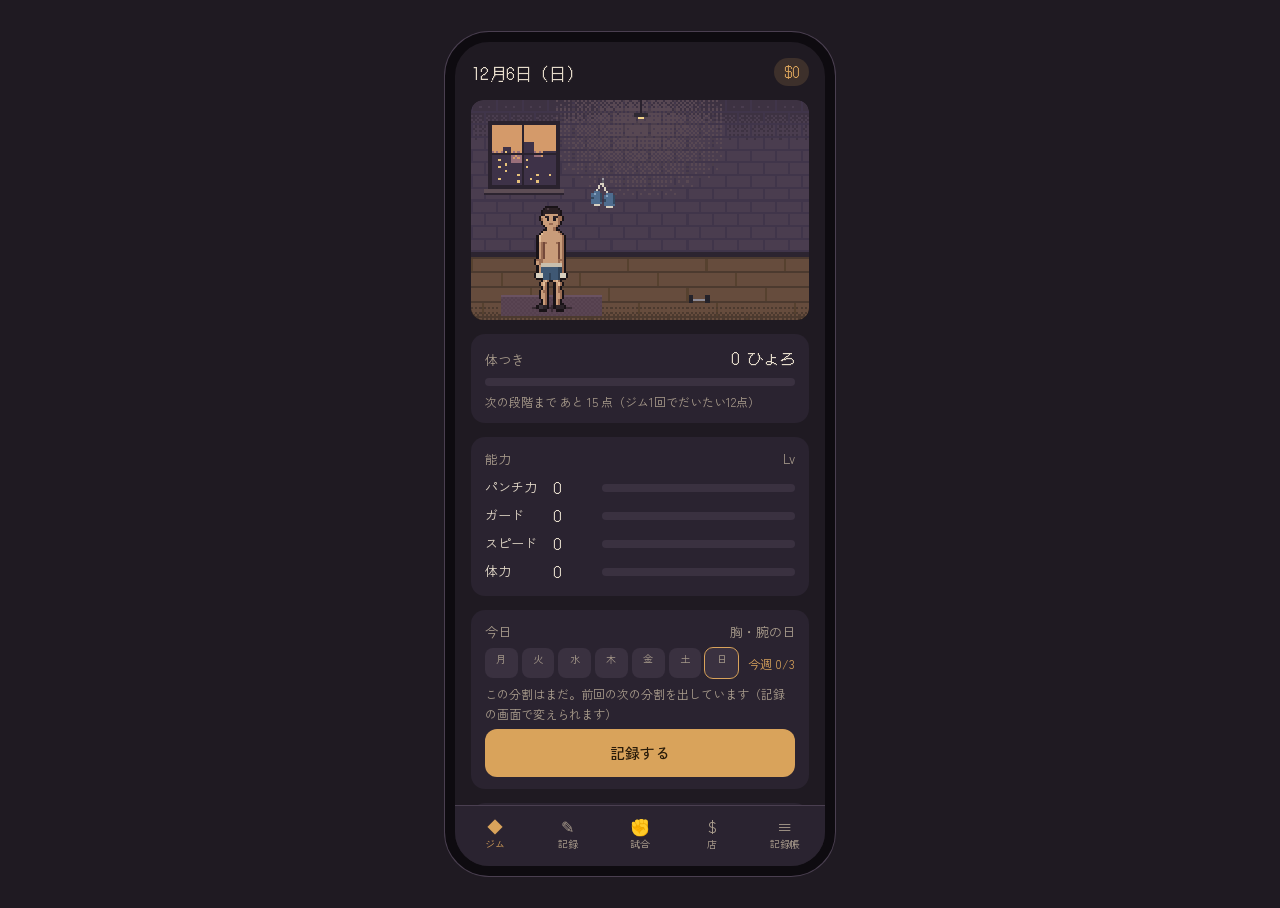
==== index.html @ 86183eac "マッチョクラブ v1：筋トレを記録すると分身のボクサーが鍛わる PWA 記録（種目・重さ・回数・セット）、体つきの8段階、技の習得、自動の試合（7人・5章）、 お金と店、記録帳と設定、ねむりの庭の睡眠" ====
<!doctype html>
<html lang="ja">
<head>
<meta charset="utf-8">
<meta name="viewport" content="width=device-width,initial-scale=1,viewport-fit=cover">
<meta name="theme-color" content="#1f1a22">
<meta name="apple-mobile-web-app-capable" content="yes">
<meta name="mobile-web-app-capable" content="yes">
<meta name="apple-mobile-web-app-status-bar-style" content="black-translucent">
<meta name="apple-mobile-web-app-title" content="マッチョクラブ">
<title>マッチョクラブ</title>
<link rel="manifest" href="manifest.webmanifest">
<link rel="apple-touch-icon" href="icons/apple-touch-icon-180.png">
<link rel="icon" type="image/png" sizes="192x192" href="icons/icon-192.png">
<link rel="preconnect" href="https://fonts.googleapis.com">
<link rel="preconnect" href="https://fonts.gstatic.com" crossorigin>
<link rel="stylesheet" href="https://fonts.googleapis.com/css2?family=DotGothic16&family=Zen+Kaku+Gothic+New:wght@400;500;700&display=swap">
<link rel="stylesheet" href="src/styles.css">
<script type="module" src="src/main.js"></script>
</head>
<body>
<div class="page">
  <div class="phone">
    <div class="screen">
      <div class="notice" id="notice" hidden></div>
      <div class="views">

        <section class="view" id="v-home" hidden>
          <div class="top">
            <div class="date" id="h-date"></div>
            <div class="chips"><span class="chip gold" id="h-money"></span></div>
          </div>
          <div class="dev" id="dev" hidden></div>
          <canvas class="scene" id="h-scene" width="160" height="104" aria-label="ジムの部屋と自分の分身。タップするとポーズ"></canvas>
          <div class="card">
            <div class="lbl"><span>体つき</span><span class="dot" id="h-macho"></span></div>
            <div class="bar"><i id="h-macho-bar"></i></div>
            <div class="hint" id="h-macho-hint"></div>
          </div>
          <div class="card" id="h-abil"></div>
          <div class="card">
            <div class="lbl"><span>今日</span><span id="h-split"></span></div>
            <div class="weekrow small" id="h-week"></div>
            <div class="hint" id="h-today"></div>
            <button class="btn primary" id="h-go">記録する</button>
          </div>
          <div class="card">
            <div class="lbl"><span>次の試合</span><span id="h-opp-ch"></span></div>
            <div class="dot" id="h-opp"></div>
            <div class="hint" id="h-opp-hint"></div>
            <button class="btn" id="h-fight">試合へ</button>
          </div>
          <div class="card">
            <div class="lbl"><span>3分割ひと回り</span><span class="dot" id="h-rounds"></span></div>
            <div class="marks" id="h-marks"></div>
          </div>
          <div class="card" id="h-recent-card">
            <div class="lbl"><span>最近のジム</span></div>
            <ul class="recent" id="h-recent"></ul>
          </div>
        </section>

        <section class="view" id="v-record" hidden>
          <div class="top">
            <div class="date" id="r-date"></div>
            <div class="chips" id="r-state"></div>
          </div>
          <div class="seg" id="r-split" role="radiogroup" aria-label="今日の分割"></div>
          <div>
            <h2 class="sub">いつもの種目</h2>
            <ul class="exlist" id="r-list"></ul>
            <button class="btn ghost small" id="r-more">ほかの分割の種目も出す</button>
            <ul class="exlist" id="r-others" hidden></ul>
          </div>
          <div>
            <h2 class="sub">今日の記録</h2>
            <ul class="lines" id="r-lines"></ul>
            <p class="hint" id="r-empty">種目をタップして記録します。「前回」で前回と同じ内容を一発で足せます。</p>
          </div>
          <button class="btn primary" id="r-finish">記録を終える</button>
          <p class="hint center" id="r-done-hint" hidden>記録済みです。足したり直したりすると、すぐ反映されます。</p>
        </section>

        <section class="view" id="v-fight" hidden>
          <div class="top">
            <div class="date">試合</div>
            <div class="chips"><span class="chip gold" id="f-money"></span></div>
          </div>
          <ol class="ladder" id="f-ladder"></ol>
          <div class="stage">
            <div class="names"><span>あなた</span><span id="f-foename"></span></div>
            <canvas class="scene" id="f-stage" width="160" height="104" aria-label="リング"></canvas>
            <div class="banner" id="f-banner"></div>
          </div>
          <div class="ticker" id="f-line"></div>
          <div class="row" id="f-ctl" hidden><button class="btn ghost" id="f-fast">早送り</button><button class="btn ghost" id="f-skip">結果だけ見る</button></div>
          <div class="card" id="f-opp"></div>
          <div class="card">
            <div class="lbl"><span>持ち込む技（3つまで）</span><span id="f-count"></span></div>
            <div class="movechips" id="f-moves"></div>
            <p class="hint" id="f-movehint"></p>
          </div>
          <div class="card">
            <div class="lbl"><span>コンディション</span><span id="f-cond"></span></div>
            <p class="hint" id="f-condhint"></p>
          </div>
          <button class="btn primary" id="f-go">試合をする</button>
          <div id="f-result"></div>
        </section>

        <section class="view" id="v-shop" hidden>
          <div class="top">
            <div class="date">店</div>
            <div class="chips"><span class="chip gold" id="s-money"></span></div>
          </div>
          <canvas class="scene" id="s-scene" width="160" height="104" aria-label="いまの部屋"></canvas>
          <div id="s-list"></div>
        </section>

        <section class="view" id="v-log" hidden>
          <div class="top">
            <div class="date">記録帳</div>
            <button class="btn ghost small" id="l-go-prefs" style="margin:0">設定</button>
          </div>
          <div class="card" id="l-week"></div>
          <div class="card">
            <div class="lbl"><span>部位ごとの前回</span></div>
            <div class="splits" id="l-splits"></div>
          </div>
          <div class="card" id="l-cal"></div>
          <div class="card">
            <div class="lbl"><span>種目ごと（前回・ベスト）</span></div>
            <div class="seg small" id="l-extab" role="radiogroup" aria-label="分割"></div>
            <ul class="weights" id="l-ex"></ul>
          </div>
          <p class="hint center" id="l-total"></p>
          <div>
            <h2 class="sub">日ごとの記録<small>行をタップすると直せます</small></h2>
            <ul class="days" id="l-days"></ul>
            <button class="btn ghost small" id="l-more">全部を出す</button>
          </div>
        </section>

        <section class="view" id="v-prefs" hidden>
          <div class="top">
            <div class="date">設定</div>
            <button class="btn ghost small" id="p-back" style="margin:0">記録帳へ戻る</button>
          </div>
          <div>
            <h2 class="sub">いつもの種目<small>タップで名前・部位を直す。↑↓で並べ替え</small></h2>
            <ul class="exlist prefs" id="p-ex"></ul>
            <button class="btn ghost small" id="p-add">種目を足す</button>
          </div>
          <div class="card">
            <div class="lbl"><span>週の目標</span><span class="dot" id="p-goal-v"></span></div>
            <input type="range" id="p-goal" min="1" max="7" step="1" style="accent-color:var(--gold)">
            <p class="hint">記録帳とホームの「今週 ○ / 目標」に使います（試合の強さには関係しません）</p>
          </div>
          <div class="card">
            <label class="check"><input type="checkbox" id="p-sleep"> ねむりの庭とつなぐ</label>
            <p class="hint">同じ端末の「ねむりの庭」に今朝の睡眠があれば、自動で試合のコンディションに使います（目標時間以上で絶好調、1時間以上足りないと寝不足）。読めないときは「ふつう」で、得も損もしません</p>
            <p class="hint" id="p-sleep-state"></p>
          </div>
          <div class="card">
            <div class="lbl"><span>バックアップ</span></div>
            <p class="hint">機種変更などに備えて、ときどき書き出してください。iPhone では共有シートから「ファイルに保存」</p>
            <div class="row"><button class="btn" id="p-export">書き出す</button><button class="btn" id="p-import">読み込む</button></div>
            <input type="file" id="p-file" accept="application/json,.json" hidden>
          </div>
          <div class="card">
            <div class="lbl"><span>iPhone のホーム画面に置く</span></div>
            <p class="hint">Safari で開いて、共有ボタン →「ホーム画面に追加」。ふだんはホーム画面のアイコンから開いてください（ブラウザのタブとは記録が別々です）</p>
          </div>
        </section>

        <section class="view" id="v-after" hidden>
          <div class="done-head">
            <div class="done-title" id="a-title">トレーニング完了！</div>
            <div class="done-sub" id="a-sub"></div>
            <div class="done-pts"><span id="a-pts">0</span><small>点</small></div>
          </div>
          <canvas class="scene" id="a-scene" width="160" height="104" aria-label="鏡の前の分身"></canvas>
          <div class="card" id="a-gain"></div>
          <div class="card" id="a-body"></div>
          <div id="a-events"></div>
          <button class="btn primary" id="a-back">ジムに戻る</button>
          <button class="btn ghost small" id="a-skip" style="align-self:center">演出をとばす</button>
        </section>

      </div>
      <nav class="tabbar" aria-label="画面">
        <button data-go="home"><span class="ti">◆</span>ジム</button>
        <button data-go="record"><span class="ti">✎</span>記録</button>
        <button data-go="fight"><span class="ti">✊</span>試合</button>
        <button data-go="shop"><span class="ti">$</span>店</button>
        <button data-go="log"><span class="ti">≡</span>記録帳</button>
      </nav>
      <div class="sheet" id="sheet" hidden><div class="panel" id="sheet-panel" role="dialog" aria-modal="true"></div></div>
    </div>
  </div>
</div>
</body>
</html>
---- src/styles.css ----
/* マッチョクラブ。色は試作（prototype/index.html）と同じ、くすんだ紫と茶 */
:root{
  --bg:#1f1a22; --panel:#2a2330; --panel-2:#3a3140; --line:#4a3f50;
  --ink:#e6dccb; --muted:#a99c8c; --gold:#d9a35b; --gold-ink:#2a1c0a;
  --punch:#c9604f; --guard:#5f86ad; --speed:#d9b45b; --stamina:#7fa66a;
  --f-dot:"DotGothic16","Hiragino Kaku Gothic ProN",monospace;
  --f-body:"Zen Kaku Gothic New","Hiragino Kaku Gothic ProN","Yu Gothic",sans-serif;
  color-scheme:dark;
}
html,body{height:100%}
body{background:var(--bg);color:var(--ink);font-family:var(--f-body);font-size:15px;line-height:1.6;margin:0;-webkit-tap-highlight-color:transparent;-webkit-text-size-adjust:100%}
*{box-sizing:border-box}
[hidden]{display:none!important}
button{font:inherit;color:inherit;cursor:pointer}
button:focus-visible,input:focus-visible{outline:2px solid var(--gold);outline-offset:2px}

/* PCでは端末の枠に入れて見せる。スマホでは全面 */
.page{display:flex;justify-content:center;align-items:flex-start;padding:32px 16px}
.phone{width:390px;max-width:100%;height:844px;border-radius:44px;border:10px solid #0e0b10;background:var(--bg);overflow:hidden;position:relative;flex:none;box-shadow:0 0 0 1px var(--line)}
.screen{height:100%;display:flex;flex-direction:column;position:relative}
.views{flex:1;overflow-y:auto;overflow-x:hidden}
.view{padding:16px 16px 24px;display:flex;flex-direction:column;gap:14px}
@media (max-width:760px){
  .page{display:block;padding:0}
  .phone{width:100%;height:auto;min-height:100%;border:0;border-radius:0;box-shadow:none;overflow:visible}
  .screen{height:auto;min-height:100vh;min-height:100dvh}
  .views{overflow:visible}
  .view{padding-top:max(16px,env(safe-area-inset-top,0px));padding-left:max(16px,env(safe-area-inset-left,0px));padding-right:max(16px,env(safe-area-inset-right,0px))}
  .tabbar{position:sticky;bottom:0}
  .sheet{position:fixed}
}

.notice{background:#5a2f2a;color:var(--ink);font-size:13px;padding:8px 14px}
.top{display:flex;justify-content:space-between;align-items:center;gap:8px;flex-wrap:wrap}
.date{font-family:var(--f-dot);font-size:17px}
.chips{display:flex;gap:6px;flex-wrap:wrap}
.chip{font-size:12px;padding:3px 10px;border-radius:999px;background:var(--panel-2)}
.chip.gold{background:rgba(217,163,91,.16);color:var(--gold);font-family:var(--f-dot);font-size:14px}
.dot{font-family:var(--f-dot)}
.big{font-family:var(--f-dot);font-weight:400;font-size:22px;margin:4px 0 0}
.sub{font-size:13px;font-weight:500;color:var(--muted);margin:0 0 6px}
.hint{font-size:12px;color:var(--muted);margin:0}
.center{text-align:center}

.scene{width:100%;aspect-ratio:160/104;image-rendering:pixelated;image-rendering:crisp-edges;display:block;border-radius:12px;background:#000}
#h-scene{cursor:pointer}
.dev{background:#2f2a1c;border:1px dashed var(--gold);border-radius:12px;padding:10px 12px;font-size:12px;display:grid;grid-template-columns:5.5em 1fr 3em;gap:6px 8px;align-items:center}
.dev h3{grid-column:1/4;margin:0;font-size:12px;color:var(--gold);font-weight:500}
.dev input[type=range]{width:100%;accent-color:var(--gold)}
.dev .wide{grid-column:2/4;display:flex;gap:6px;flex-wrap:wrap}
.dev button{font-size:12px;padding:3px 8px;border-radius:6px;border:1px solid var(--line);background:var(--panel-2)}

.card{background:var(--panel);border-radius:14px;padding:12px 14px;display:flex;flex-direction:column;gap:6px}
.lbl{display:flex;justify-content:space-between;align-items:baseline;gap:8px;font-size:13px;color:var(--muted)}
.lbl .dot{color:var(--ink);font-size:16px;display:inline-block}
.bar{height:8px;border-radius:4px;background:var(--panel-2);overflow:hidden}
.bar i{display:block;height:100%;background:var(--gold);border-radius:4px;transition:width .6s ease}
.abil{display:grid;grid-template-columns:4.6em 3.2em 1fr;align-items:center;gap:4px 8px;font-size:13px}
.abil .lv{font-family:var(--f-dot);font-size:15px}
.abil .bar i.punch{background:var(--punch)} .abil .bar i.guard{background:var(--guard)} .abil .bar i.speed{background:var(--speed)} .abil .bar i.stamina{background:var(--stamina)}
.abil .note{grid-column:2/4;font-size:11px;color:var(--punch);margin-top:-4px}
.marks{display:flex;gap:8px}
.mark{flex:1;text-align:center;font-size:12px;padding:6px 0;border-radius:8px;background:var(--panel-2);color:var(--muted)}
.mark.on{background:rgba(217,163,91,.18);color:var(--gold)}
.recent{list-style:none;margin:0;padding:0;font-size:13px}
.recent li{display:flex;justify-content:space-between;padding:4px 0;border-top:1px solid var(--line)}
.recent li:first-child{border-top:0}

.btn{border:0;border-radius:12px;padding:12px 16px;font-size:15px;font-weight:500;background:var(--panel-2)}
.btn.primary{background:var(--gold);color:var(--gold-ink)}
.btn.primary:disabled{opacity:.4;cursor:default}
.btn.ghost{background:none;border:1px solid var(--line);color:var(--muted)}
.btn.small{padding:6px 12px;font-size:13px;border-radius:9px;align-self:flex-start;margin-top:8px}
.btn.danger{background:none;color:var(--punch);border:1px solid #6a3a35}

.seg{display:grid;grid-template-columns:repeat(3,1fr);gap:6px}
.seg button{border:1px solid var(--line);background:var(--panel);border-radius:10px;padding:9px 0;font-size:14px}
.seg button[aria-checked="true"]{background:rgba(217,163,91,.18);border-color:var(--gold);color:var(--gold)}

.exlist,.lines{list-style:none;margin:0;padding:0;display:flex;flex-direction:column;gap:6px}
.exlist li{display:flex;align-items:center;gap:8px;background:var(--panel);border-radius:12px;padding:4px 6px 4px 0}
.exlist .ex{flex:1;min-width:0;text-align:left;background:none;border:0;padding:8px 12px;display:flex;flex-direction:column}
.exlist .ex b{font-weight:500}
.exlist .ex small{font-size:11px;color:var(--muted)}
.exlist .again{border:1px solid var(--line);background:var(--panel-2);border-radius:9px;padding:6px 10px;font-size:12px;flex:none}
.lines li{display:flex;align-items:center;gap:8px;background:var(--panel-2);border-radius:12px;padding:10px 12px;font-size:14px}
.lines li button{background:none;border:0;padding:0;flex:1;text-align:left;display:flex;justify-content:space-between;gap:8px}
.lines .v{font-family:var(--f-dot);color:var(--gold)}

.tabbar{display:grid;grid-template-columns:repeat(5,1fr);background:var(--panel);border-top:1px solid var(--line);padding:6px 4px calc(8px + env(safe-area-inset-bottom,0px))}
.tabbar button{background:none;border:0;padding:6px 0;display:flex;flex-direction:column;align-items:center;gap:2px;color:var(--muted);font-size:11px}
.tabbar .ti{font-size:16px;line-height:1}
.tabbar button[aria-current="page"]{color:var(--gold)}

.sheet{position:absolute;inset:0;background:rgba(14,10,16,.72);display:flex;align-items:flex-end;z-index:5}
.sheet .panel{background:var(--panel);border-radius:22px 22px 0 0;width:100%;max-height:92%;overflow-y:auto;padding:14px 18px calc(22px + env(safe-area-inset-bottom,0px));display:flex;flex-direction:column;gap:14px}
.sheet .grab{width:40px;height:4px;border-radius:2px;background:var(--line);align-self:center}
.sheet-h{font-family:var(--f-dot);font-weight:400;font-size:20px;margin:0}
.step{display:grid;grid-template-columns:4em 3.2em 1fr 3.2em;align-items:center;gap:8px}
.step span{font-size:13px;color:var(--muted)}
.step button{height:44px;border-radius:12px;border:1px solid var(--line);background:var(--panel-2);font-size:20px}
.step input{height:44px;width:100%;text-align:center;font-family:var(--f-dot);font-size:22px;color:var(--ink);background:var(--bg);border:1px solid var(--line);border-radius:12px}
.step input::-webkit-inner-spin-button{display:none}
.row{display:flex;gap:8px}
.row .btn{flex:1}
.err{color:var(--punch);font-size:12px;margin:0}

.gain{display:grid;grid-template-columns:4.6em 1.6em 1fr 3.8em;align-items:center;gap:8px 8px;font-size:13px}
.gain .lv{font-family:var(--f-dot);font-size:16px;text-align:center;display:inline-block}
.gain .bar{height:10px;border-radius:5px}
.gain .bar i.punch{background:var(--punch)} .gain .bar i.guard{background:var(--guard)} .gain .bar i.speed{background:var(--speed)} .gain .bar i.stamina{background:var(--stamina)}
.gain .plus{font-family:var(--f-dot);color:var(--gold);text-align:right;opacity:0;transform:translateY(4px);transition:opacity .3s,transform .3s}
.gain .plus.show{opacity:1;transform:none}
.bar i.flash{box-shadow:0 0 10px 2px rgba(255,236,190,.8);filter:brightness(1.6)}
.pop{animation:pop .45s ease}
@keyframes pop{0%{transform:scale(1)}40%{transform:scale(1.45);color:#fff3d6}100%{transform:scale(1)}}
.done-head{text-align:center;padding:18px 0 6px;background:radial-gradient(ellipse at 50% 40%,rgba(217,163,91,.22),transparent 70%)}
.done-title{font-family:var(--f-dot);font-size:26px;letter-spacing:.06em;color:var(--gold);animation:slam .5s cubic-bezier(.2,1.6,.4,1) both}
@keyframes slam{0%{transform:scale(2.2);opacity:0}100%{transform:scale(1);opacity:1}}
.done-sub{font-size:13px;color:var(--muted);margin-top:2px}
.done-pts{font-family:var(--f-dot);font-size:44px;line-height:1.1;margin-top:8px;display:inline-block}
.done-pts small{font-size:16px;margin-left:4px;color:var(--muted)}
.event{background:rgba(217,163,91,.12);border:1px solid rgba(217,163,91,.4);border-radius:14px;padding:12px 14px;margin-bottom:10px;animation:rise .4s ease both}
@keyframes rise{0%{opacity:0;transform:translateY(10px)}100%{opacity:1;transform:none}}
@media (prefers-reduced-motion:reduce){.pop,.done-title,.event{animation:none}.bar i{transition:none}}
.event b{font-family:var(--f-dot);font-weight:400;font-size:18px;color:var(--gold);display:block}
.toast{position:absolute;left:16px;right:16px;bottom:80px;background:var(--panel-2);border:1px solid var(--line);border-radius:12px;padding:10px 14px;font-size:13px;z-index:6}

/* 試合（M3 は文字。絵は M4） */
.ladder{list-style:none;margin:0;padding:0;display:flex;gap:4px}
.ladder li{flex:1;text-align:center;font-size:11px;padding:6px 0;border-radius:8px;background:var(--panel);color:var(--muted);cursor:pointer;border:1px solid transparent}
.ladder li.won{color:var(--stamina)}
.ladder li.now{color:var(--gold);border-color:var(--gold)}
.ladder li.sel{background:var(--panel-2)}
.ladder li.locked{opacity:.4;cursor:default}
.opp-name{font-family:var(--f-dot);font-size:20px;color:var(--ink)}
.opp-stats{display:grid;grid-template-columns:4.6em 1fr 1fr;gap:4px 8px;font-size:12px;align-items:center}
.opp-stats .bar{height:6px}
.opp-stats .bar.foe i{background:#b0605a}
.movechips{display:flex;flex-wrap:wrap;gap:6px}
.movechips button{border:1px solid var(--line);background:var(--panel-2);border-radius:999px;padding:5px 12px;font-size:13px}
.movechips button[aria-pressed="true"]{border-color:var(--gold);color:var(--gold);background:rgba(217,163,91,.15)}
.result{background:var(--panel);border-radius:14px;padding:14px;display:flex;flex-direction:column;gap:8px}
.result .big{font-size:30px;text-align:center}
.result .big.win{color:var(--gold)} .result .big.lose{color:var(--muted)}
.result .how{text-align:center;font-size:13px;color:var(--muted)}
.plays{list-style:none;margin:0;padding:0;font-size:13px;display:flex;flex-direction:column;gap:3px;max-height:280px;overflow-y:auto}
.plays .rd{font-family:var(--f-dot);color:var(--gold);margin-top:6px}
.plays .me{color:var(--ink)} .plays .foe{color:#d79a90}
.todo{list-style:none;margin:0;padding:0;font-size:13px;display:flex;flex-direction:column;gap:6px}
.todo li small{display:block;font-size:11px;color:var(--muted)}

/* 試合の再生（M4） */
.stage{position:relative}
.stage .names{display:flex;justify-content:space-between;font-size:11px;color:var(--muted);padding:0 4px 2px}
.banner{position:absolute;left:0;right:0;top:18px;bottom:0;display:flex;align-items:center;justify-content:center;pointer-events:none;font-family:var(--f-dot);font-size:30px;color:var(--gold);text-shadow:2px 2px 0 #191317,-2px -2px 0 #191317,2px -2px 0 #191317,-2px 2px 0 #191317}
.banner.on{animation:slam .35s cubic-bezier(.2,1.6,.4,1) both}
.ticker{min-height:1.6em;text-align:center;font-size:14px;color:var(--ink);font-family:var(--f-dot)}
.promo{background:rgba(217,163,91,.15);border:1px solid var(--gold);border-radius:12px;padding:10px;text-align:center}
.promo b{display:block;font-family:var(--f-dot);font-size:22px;color:var(--gold);font-weight:400}

/* 店（M5） */
.sub small{display:block;font-size:11px;color:var(--muted);font-weight:400}
#s-list .sub{margin-top:6px}
.shoplist{list-style:none;margin:0 0 6px;padding:0;display:flex;flex-direction:column;gap:6px}
.shoplist li.slot{font-size:12px;color:var(--gold);margin-top:4px}
.shoplist button{width:100%;display:flex;align-items:center;gap:10px;background:var(--panel);border:0;border-radius:12px;padding:10px 12px;text-align:left}
.shoplist button:disabled{opacity:1;cursor:default}
.shoplist .nm{flex:1;min-width:0;font-weight:500}
.shoplist .nm small{display:block;font-weight:400;font-size:11px;color:var(--muted)}
.shoplist .sw{width:18px;height:18px;border-radius:5px;flex:none;border:1px solid var(--line)}
.shoplist .price{font-family:var(--f-dot);color:var(--gold);font-size:16px}
.shoplist .price.short{color:var(--muted)}
.shoplist .tag{font-size:11px;padding:2px 8px;border-radius:999px;background:var(--panel-2);color:var(--muted)}
.shoplist .tag.on{background:rgba(217,163,91,.18);color:var(--gold)}

/* 記録帳・設定（M6） */
.weights{list-style:none;margin:0;padding:0;font-size:13px;display:flex;flex-direction:column;gap:4px}
.weights li{display:flex;justify-content:space-between;gap:8px;padding:4px 0;border-top:1px solid var(--line)}
.weights li:first-child{border-top:0}
.weights small{display:block;font-size:11px;color:var(--muted)}
.weights .v{font-family:var(--f-dot);text-align:right}
.weights b{color:var(--stamina);font-weight:400}
.days{list-style:none;margin:0;padding:0;display:flex;flex-direction:column;gap:10px}
.day{background:var(--panel);border-radius:14px;padding:10px 12px;display:flex;flex-direction:column;gap:6px}
.exlist.prefs li.slot{background:none;font-size:12px;color:var(--gold);padding:4px 0 0}
.exlist.prefs li.off{opacity:.55}
.exlist .mv{border:1px solid var(--line);background:var(--panel-2);border-radius:8px;width:32px;height:32px;flex:none}
.exlist .mv:disabled{opacity:.3}
.field{display:flex;flex-direction:column;gap:4px;font-size:13px;color:var(--muted)}
.field input,.field select{font:inherit;font-size:16px;color:var(--ink);background:var(--bg);border:1px solid var(--line);border-radius:10px;padding:9px 10px}
.check{display:flex;align-items:center;gap:8px;font-size:14px}
.check input{width:20px;height:20px;accent-color:var(--gold)}
.sum{background:var(--panel-2);border-radius:12px;padding:8px 12px;font-size:13px}
.sum .r{display:flex;justify-content:space-between;padding:3px 0}
.tabbar button{font-size:10px}

/* 記録帳の集計 */
.big-num{font-size:22px;color:var(--ink)} .big-num small{font-size:13px;color:var(--muted)}
.weekrow{display:grid;grid-template-columns:repeat(7,1fr);gap:4px}
.weekrow.small{grid-template-columns:repeat(7,1fr) auto;align-items:center}
.wd{display:flex;flex-direction:column;align-items:center;border-radius:8px;background:var(--panel-2);padding:3px 0;font-size:13px;min-height:38px;color:var(--muted)}
.weekrow.small .wd{min-height:30px;font-size:11px}
.wd small{font-size:10px;color:var(--muted)}
.wd.today{outline:1px solid var(--gold)}
.wd.future{opacity:.45}
.wd.chest,.cd.chest,.legend .chest,.sp.chest b,.tag.chest{color:var(--punch)}
.wd.back,.cd.back,.legend .back,.sp.back b,.tag.back{color:var(--guard)}
.wd.shoulder,.cd.shoulder,.legend .shoulder,.sp.shoulder b,.tag.shoulder{color:var(--speed)}
.wk-count{font-size:12px;color:var(--gold);padding-left:6px;white-space:nowrap}
.streak{font-size:13px;color:var(--gold)} .streak b{font-family:var(--f-dot);font-weight:400;font-size:16px}
.splits{display:grid;grid-template-columns:repeat(3,1fr);gap:6px}
.sp{background:var(--panel-2);border-radius:10px;padding:6px 8px;display:flex;flex-direction:column;font-size:12px;color:var(--muted);border:1px solid transparent}
.sp b{font-family:var(--f-dot);font-weight:400;font-size:17px}
.sp.next{border-color:var(--gold)} .sp small{font-size:10px;color:var(--gold)}
.cal{display:grid;grid-template-columns:repeat(7,1fr);gap:3px;text-align:center;font-size:12px}
.cal .h{font-size:10px;color:var(--muted)}
.cd{border-radius:7px;padding:4px 0;color:var(--muted);background:transparent;font-family:var(--f-dot)}
.cd.chest,.cd.back,.cd.shoulder{background:var(--panel-2);font-weight:700}
.cd.chest{box-shadow:inset 0 -3px 0 var(--punch)} .cd.back{box-shadow:inset 0 -3px 0 var(--guard)} .cd.shoulder{box-shadow:inset 0 -3px 0 var(--speed)}
.cd.today{outline:1px solid var(--gold)}
.legend{display:flex;gap:10px;font-size:11px;justify-content:center}
.mnav{background:none;border:1px solid var(--line);border-radius:8px;width:30px;height:26px;color:var(--ink)}
.mnav:disabled{opacity:.3}
#l-ex .nm{flex:1;min-width:0}
#l-ex .v small{display:block;color:var(--muted);font-family:var(--f-body);font-size:11px}
.day .tag{font-weight:500}

.seg.small{grid-template-columns:repeat(auto-fit,minmax(0,1fr));gap:4px}
.seg.small button{padding:5px 0;font-size:12px;border-radius:8px}

/* スマホ幅ではシートを画面に固定する（上の .sheet より後に置く） */
@media (max-width:760px){ .sheet{position:fixed} }
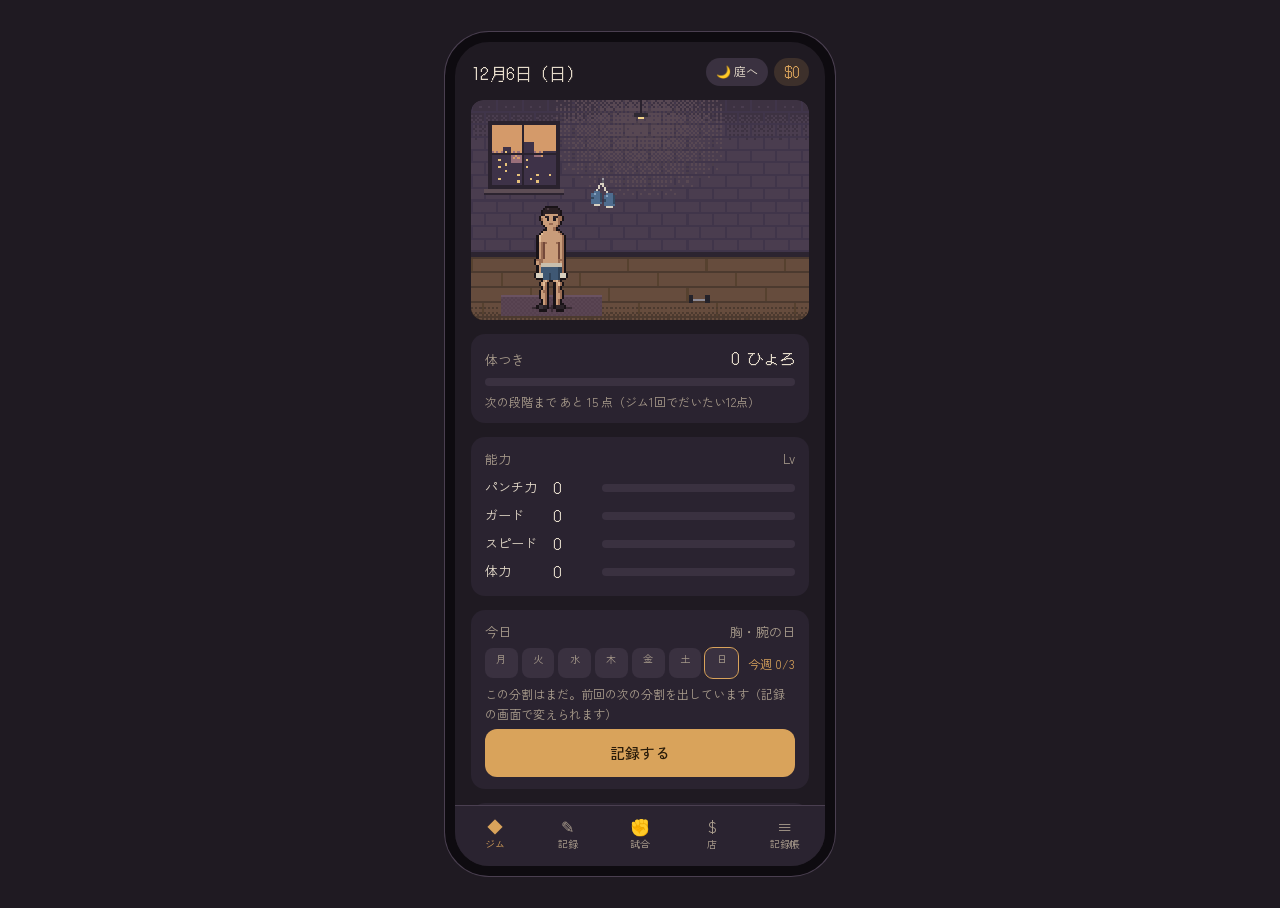
==== commit 7a90d2ef: "ねむりの庭へ切り替えるボタンと、入口（庭とジム）の案内 Co-Authored-By: Claude Opus 5.5 <noreply@anthropic.com>" ====
--- a/index.html
+++ b/index.html
@@ -28,7 +28,7 @@
         <section class="view" id="v-home" hidden>
           <div class="top">
             <div class="date" id="h-date"></div>
-            <div class="chips"><span class="chip gold" id="h-money"></span></div>
+            <div class="chips"><a class="chip link" href="/nemuri-garden/" aria-label="ねむりの庭を開く">🌙 庭へ</a><span class="chip gold" id="h-money"></span></div>
           </div>
           <div class="dev" id="dev" hidden></div>
           <canvas class="scene" id="h-scene" width="160" height="104" aria-label="ジムの部屋と自分の分身。タップするとポーズ"></canvas>
@@ -160,6 +160,7 @@
             <label class="check"><input type="checkbox" id="p-sleep"> ねむりの庭とつなぐ</label>
             <p class="hint">同じ端末の「ねむりの庭」に今朝の睡眠があれば、自動で試合のコンディションに使います（目標時間以上で絶好調、1時間以上足りないと寝不足）。読めないときは「ふつう」で、得も損もしません</p>
             <p class="hint" id="p-sleep-state"></p>
+            <div class="row"><a class="btn ghost small" href="/" style="margin:0;text-align:center;text-decoration:none">入口（庭とジム）へ</a><a class="btn ghost small" href="/nemuri-garden/" style="margin:0;text-align:center;text-decoration:none">ねむりの庭を開く</a></div>
           </div>
           <div class="card">
             <div class="lbl"><span>バックアップ</span></div>
--- a/src/styles.css
+++ b/src/styles.css
@@ -231,3 +231,6 @@
 
 /* スマホ幅ではシートを画面に固定する（上の .sheet より後に置く） */
 @media (max-width:760px){ .sheet{position:fixed} }
+
+/* アプリの切り替え（入口：庭とジム） */
+a.chip.link{text-decoration:none;color:var(--ink);background:var(--panel-2)}
